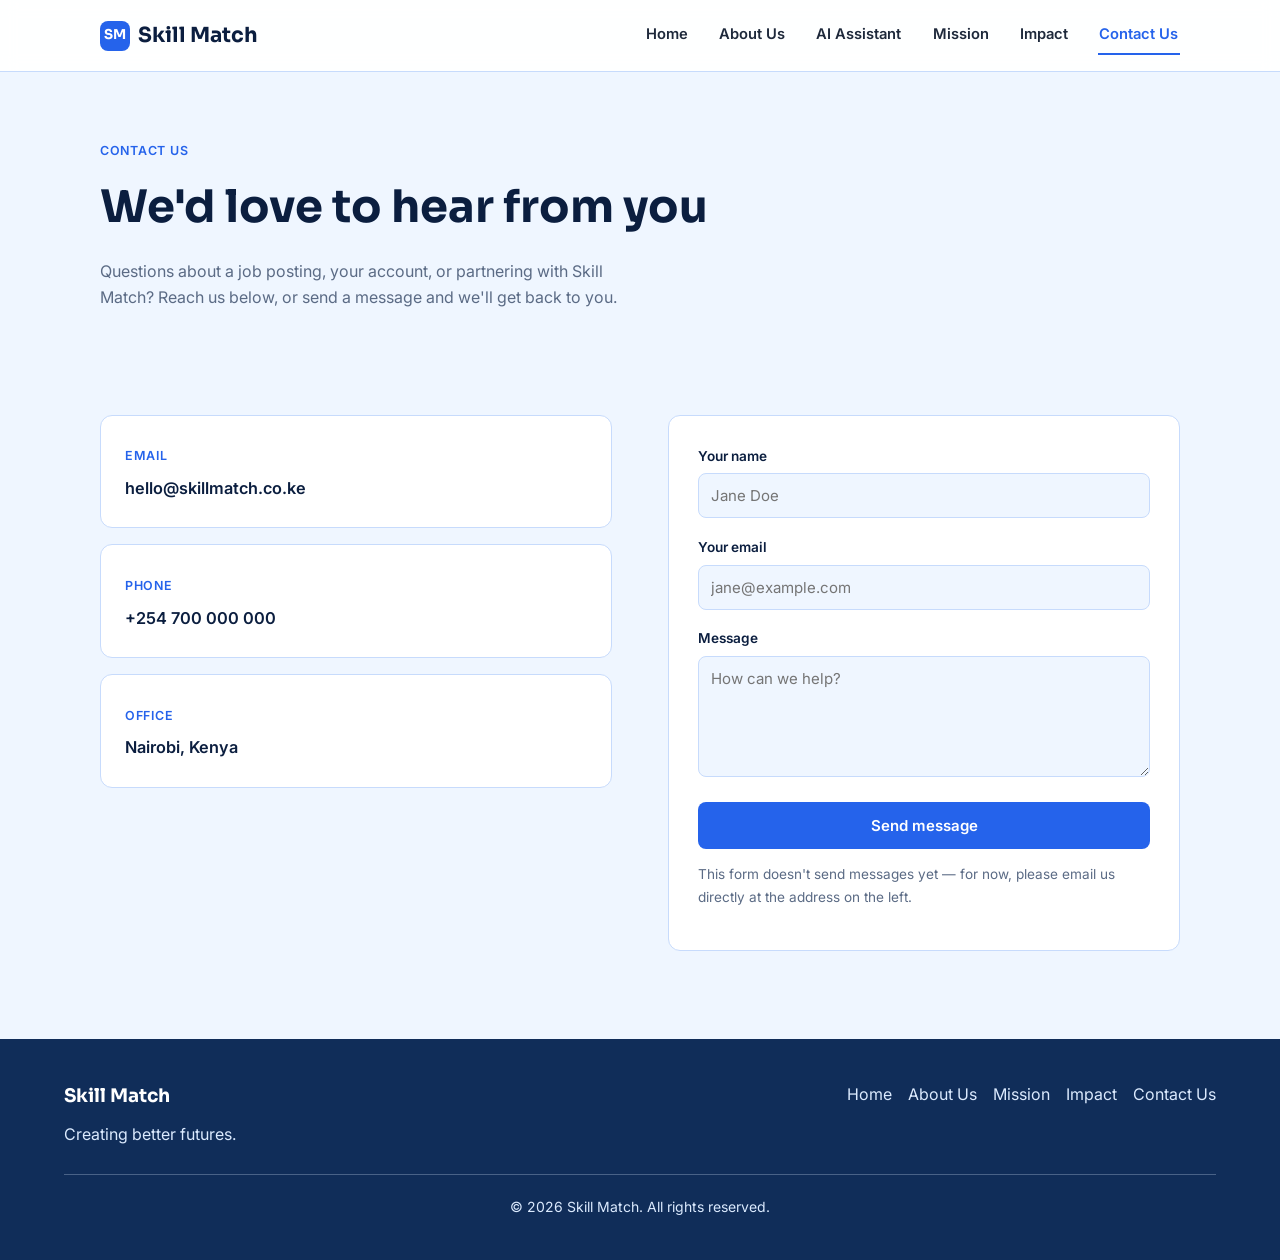
==== contact.html @ 1d8b9b6b "creating a consistent header and footer" ====
<!DOCTYPE html>
<html lang="en">

<head>
  <meta charset="UTF-8">
  <title>Contact Us — Skill Match</title>
  <meta name="viewport" content="width=device-width, initial-scale=1.0">
  <meta name="description" content="Get in touch with the Skill Match team by email, phone, or the contact form below.">

  <!-- Same fonts and stylesheet as the home page, so both pages match -->
  <link rel="preconnect" href="https://fonts.googleapis.com">
  <link rel="preconnect" href="https://fonts.gstatic.com" crossorigin>
  <link href="https://fonts.googleapis.com/css2?family=Sora:wght@600;700&family=Inter:wght@400;500;600;700&display=swap"
    rel="stylesheet">

  <!-- Base stylesheet with shared styles for all pages -->
  <link rel="stylesheet" href="base.css">

  <!-- Page-specific stylesheet for home and contact pages -->
  <link rel="stylesheet" href="index.css">

  <link rel="icon"
    href="data:image/svg+xml,%3Csvg xmlns='http://www.w3.org/2000/svg' viewBox='0 0 24 24'%3E%3Crect width='24' height='24' rx='6' fill='%232563EB'/%3E%3Ctext x='12' y='16' font-family='Arial' font-size='11' font-weight='700' fill='white' text-anchor='middle'%3ESM%3C/text%3E%3C/svg%3E">
</head>

<body>

  <!-- Same header as index.html, so the site feels consistent.
       "Contact Us" is marked as the active link on this page. -->
  <header>
    <div class="header-inner">
      <a class="logo" href="index.html">
        <span class="logo-mark">SM</span>
        Skill Match
      </a>
      <button class="nav-toggle" id="navToggle" aria-expanded="false" aria-controls="siteNav"
        aria-label="Toggle menu">&#9776;</button>
      <nav id="siteNav">
        <a href="index.html">Home</a>
        <a href="about.html">About Us</a>
        <a href="#assistant">AI Assistant</a>
        <a href="mission.html">Mission</a>
        <a href="impact.html">Impact</a>
        <a href="contact.html" class="active">Contact Us</a>
      </nav>
    </div>
  </header>

  <main>

    <!-- ============ PAGE INTRO ============ -->
    <section id="contact-hero">
      <div class="wrap">
        <span class="eyebrow">Contact us</span>
        <h1>We'd love to hear from you</h1>
        <p>Questions about a job posting, your account, or partnering with Skill Match? Reach us below, or send a
          message and we'll get back to you.</p>
      </div>
    </section>

    <!-- ============ CONTACT DETAILS + FORM ============ -->
    <section id="contact">
      <div class="wrap contact-layout">

        <!-- Contact details -->
        <div class="contact-info">
          <div class="contact-card">
            <span class="eyebrow">Email</span>
            <p><a href="mailto:hello@skillmatch.co.ke">hello@skillmatch.co.ke</a></p>
          </div>
          <div class="contact-card">
            <span class="eyebrow">Phone</span>
            <p><a href="tel:+254700000000">+254 700 000 000</a></p>
          </div>
          <div class="contact-card">
            <span class="eyebrow">Office</span>
            <p>Nairobi, Kenya</p>
          </div>
        </div>

        <!-- Simple message form. It doesn't send anywhere yet —
             connecting it to an email service or backend can be
             done later once one is chosen. -->
        <form class="contact-form" id="contactForm">
          <label for="nameField">Your name</label>
          <input id="nameField" name="name" type="text" placeholder="Jane Doe" required>

          <label for="emailField">Your email</label>
          <input id="emailField" name="email" type="email" placeholder="jane@example.com" required>

          <label for="messageField">Message</label>
          <textarea id="messageField" name="message" rows="5" placeholder="How can we help?" required></textarea>

          <button class="btn btn-primary btn-block" type="submit">Send message</button>
          <p class="form-note">This form doesn't send messages yet — for now, please email us directly at the address on
            the left.</p>
        </form>

      </div>
    </section>

  </main>

  <!-- ============ FOOTER ============ -->
  <footer class="site-footer">
    <div>
      <h3>Skill Match</h3>
      <p>Creating better futures.</p>
    </div>

    <div class="footer-links">
      <a href="index.html">Home</a>
      <a href="about.html">About Us</a>
      <a href="mission.html">Mission</a>
      <a href="impact.html">Impact</a>
      <a href="contact.html">Contact Us</a>
    </div>

    <p class="copyright">© 2026 Skill Match. All rights reserved.</p>
  </footer>

  <!-- Same script file as the home page. It only sets up the mobile
       menu here, since this page has no AI assistant elements. -->
  <script src="index.js"></script>
</body>

</html>
---- base.css ----
/* ============================================================
   Skill Match — Base Stylesheet
   Shared styles used across all pages: colors, header,
   navigation, buttons, typography, footer, dark mode, etc.
   ============================================================ */

/* ---- 1. Colour palette & variables ----------------------------
   Every colour used on the site is defined here.
   All pages inherit these variables.
   --------------------------------------------------------------*/
:root {
    --navy: #0B1E3F;
    /* darkest blue, used for headings */
    --blue-dark: #1E40AF;
    /* dark blue, hover states */
    --blue: #2563EB;
    /* main brand blue, used for buttons/links */
    --blue-mid: #3B82F6;
    /* medium blue, used for accents */
    --blue-light: #DBEAFE;
    /* pale blue, used for soft backgrounds */
    --blue-pale: #EFF6FF;
    /* almost-white blue, page background */
    --sky: #60A5FA;
    /* light accent blue */

    --white: #FFFFFF;
    --border: #C7DBFC;
    /* light blue border colour */
    --text: #1E293B;
    /* main body text colour (dark grey-blue) */
    --text-muted: #5B6B85;
    /* softer text colour for captions */

    --font-head: "Sora", "Segoe UI", sans-serif;
    --font-body: "Inter", "Segoe UI", sans-serif;

    --max-width: 1160px;
    /* the widest the page content will stretch */
    --radius: 12px;
    /* rounded corner size used everywhere */
    --shadow: 0 4px 18px rgba(37, 99, 235, 0.10);
}

/* ---- 2. Reset & base styles -----------------------------------
   Remove browser defaults, set typography baseline.
   --------------------------------------------------------------*/
* {
    box-sizing: border-box;
}

html {
    scroll-behavior: smooth;
}

body {
    margin: 0;
    background: var(--blue-pale);
    color: var(--text);
    font-family: var(--font-body);
    font-size: 16px;
    line-height: 1.65;
}

img,
svg {
    display: block;
    max-width: 100%;
}

a {
    color: inherit;
}

ul {
    margin: 0;
    padding: 0;
    list-style: none;
}

h1,
h2,
h3,
h4 {
    font-family: var(--font-head);
    color: var(--navy);
    margin: 0;
}

.wrap {
    max-width: var(--max-width);
    margin: 0 auto;
    padding: 0 clamp(1.25rem, 4vw, 2.5rem);
}

.eyebrow {
    display: inline-block;
    font-size: 0.78rem;
    font-weight: 600;
    letter-spacing: 0.06em;
    text-transform: uppercase;
    color: var(--blue);
    margin-bottom: 0.6rem;
}

/* ---- 3. Header / navigation ------------------------------------*/
header {
    position: sticky;
    top: 0;
    z-index: 50;
    background: rgba(255, 255, 255, 0.94);
    backdrop-filter: blur(8px);
    border-bottom: 1px solid var(--border);
}

.header-inner {
    max-width: var(--max-width);
    margin: 0 auto;
    padding: 1rem clamp(1.25rem, 4vw, 2.5rem);
    display: flex;
    align-items: center;
    justify-content: space-between;
    gap: 1.5rem;
}

.logo {
    display: flex;
    align-items: center;
    gap: 0.5rem;
    font-family: var(--font-head);
    font-size: 1.3rem;
    font-weight: 700;
    color: var(--navy);
    text-decoration: none;
}

.logo-mark {
    width: 30px;
    height: 30px;
    border-radius: 8px;
    background: var(--blue);
    color: var(--white);
    display: flex;
    align-items: center;
    justify-content: center;
    font-size: 0.85rem;
    font-weight: 700;
    flex-shrink: 0;
}

nav {
    display: flex;
    align-items: center;
    gap: clamp(1rem, 2.2vw, 1.9rem);
}

nav a {
    text-decoration: none;
    color: var(--text);
    font-size: 0.92rem;
    font-weight: 600;
    padding: 0.4rem 0.1rem;
    border-bottom: 2px solid transparent;
    transition: color 0.15s ease;
}

nav a:hover {
    color: var(--blue);
}

nav a.active {
    color: var(--blue);
    border-bottom-color: var(--blue);
}

nav a:focus-visible {
    outline: 2px solid var(--blue);
    outline-offset: 4px;
    border-radius: 2px;
}

.nav-toggle {
    display: none;
    background: none;
    border: 1px solid var(--border);
    border-radius: 8px;
    width: 40px;
    height: 38px;
    color: var(--navy);
    font-size: 1.1rem;
    cursor: pointer;
}

.navbar {
    display: flex;
    flex-wrap: nowrap;
    align-items: center;
    gap: 12px;
    min-height: 72px;
    max-width: 1200px;
    margin: auto;
    padding: 0 24px;
}

.nav-links,
.nav-actions {
    display: flex;
    align-items: center;
    gap: 8px;
    margin: 0;
    padding: 0;
}

.nav-links {
    list-style: none;
    margin-left: auto;
}

.nav-links a {
    display: block;
    padding: 9px 10px;
    color: var(--text);
    font-size: 14px;
    font-weight: 600;
    text-decoration: none;
    border-radius: 8px;
}

.nav-links a:hover {
    color: var(--blue-dark);
    background: var(--blue-pale);
}

/* ---- 4. Buttons -------------------------------------------------*/
.btn {
    display: inline-flex;
    align-items: center;
    justify-content: center;
    gap: 0.5rem;
    padding: 0.8rem 1.5rem;
    border-radius: 8px;
    font-family: var(--font-body);
    font-weight: 600;
    font-size: 0.94rem;
    text-decoration: none;
    border: 1px solid transparent;
    cursor: pointer;
    transition: background 0.15s ease, border-color 0.15s ease, transform 0.15s ease;
}

.btn:focus-visible {
    outline: 2px solid var(--blue);
    outline-offset: 2px;
}

.btn-primary {
    background: var(--blue);
    color: var(--white);
}

.btn-primary:hover {
    background: var(--blue-dark);
}

.btn-outline {
    background: var(--white);
    border-color: var(--border);
    color: var(--navy);
}

.btn-outline:hover {
    border-color: var(--blue);
    color: var(--blue);
}

.btn-block {
    width: 100%;
}

.hero-button {
    display: inline-block;
    padding: 10px 16px;
    color: white;
    background: var(--blue);
    border-radius: 8px;
    box-shadow: 0 5px 12px rgba(37, 99, 235, .2);
    font-weight: 700;
    text-decoration: none;
    transition: transform .2s ease, background .2s ease;
}

.hero-button:hover {
    background: var(--blue-dark);
    transform: translateY(-2px);
}

/* ---- 5. Theme toggle -------------------------------------------*/
.theme-toggle {
    display: inline-flex;
    align-items: center;
    gap: 6px;
    padding: 9px 10px;
    color: var(--text);
    background: transparent;
    border: 1px solid var(--border);
    border-radius: 8px;
    cursor: pointer;
    font: inherit;
    font-size: 14px;
    font-weight: 600;
}

/* ---- 6. Footer ---------------------------------------------------*/
.site-footer {
    display: flex;
    flex-wrap: wrap;
    justify-content: space-between;
    gap: 28px;
    padding: 42px max(24px, calc((100% - 1152px) / 2));
    color: #dbeafe;
    background: #102d59;
}

.site-footer h3 {
    margin: 0 0 10px;
    color: white;
}

.site-footer div>p {
    max-width: 320px;
    margin: 0;
    line-height: 1.5;
}

.footer-links {
    display: flex;
    flex-wrap: wrap;
    align-items: flex-start;
    gap: 16px;
}

.footer-links a {
    color: #dbeafe;
    text-decoration: none;
}

.footer-links a:hover {
    color: white;
    text-decoration: underline;
}

.copyright {
    width: 100%;
    margin: 0;
    padding-top: 20px;
    border-top: 1px solid rgba(219, 234, 254, .28);
    font-size: 14px;
    text-align: center;
}

/* ---- 7. Dark mode ------------------------------------------------*/
body.dark-theme {
    --navy: #e1efff;
    --text: #c4d9ef;
    --blue-pale: #16385f;
    --shadow: 0 12px 28px rgba(0, 0, 0, .28);
}

header.dark-theme {
    background: rgba(11, 27, 49, .94);
}

/* ---- 8. Responsive layout ----------------------------------------*/
@media (max-width: 900px) {
    .hero-grid {
        grid-template-columns: 1fr;
    }

    .kiosk {
        grid-template-columns: 1fr;
    }

    .contact-layout {
        grid-template-columns: 1fr;
    }

    .content-card {
        flex-direction: column;
    }
}

@media (max-width: 800px) {
    .navbar {
        padding: 14px 20px;
        flex-wrap: wrap;
    }

    .nav-links {
        order: 3;
        width: 100%;
        margin-left: 0;
        overflow-x: auto;
    }
}

@media (max-width: 700px) {
    .nav-toggle {
        display: block;
    }

    nav {
        position: absolute;
        top: 100%;
        left: 0;
        right: 0;
        flex-direction: column;
        align-items: flex-start;
        gap: 0.2rem;
        background: var(--white);
        padding: 0.5rem clamp(1.25rem, 4vw, 2.5rem) 1.2rem;
        border-bottom: 1px solid var(--border);
        display: none;
    }

    nav.open {
        display: flex;
    }

    nav a {
        padding: 0.7rem 0;
        width: 100%;
    }
}

@media (prefers-reduced-motion: reduce) {
    html {
        scroll-behavior: auto;
    }
}
---- index.css ----
/* ============================================================
   Skill Match — Home & Contact Page Styles
   Specific styles for index.html and contact.html
   Load base.css before this file
   ============================================================ */

/* ---- 1. Generic section rhythm ------------------------------------*/
main section {
    padding: clamp(3.5rem, 7vw, 5.5rem) 0;
}

.section-head {
    max-width: 640px;
    margin-bottom: clamp(2rem, 5vw, 3rem);
}

.section-head h2 {
    font-size: clamp(1.8rem, 3.6vw, 2.4rem);
    font-weight: 700;
    margin-bottom: 0.6rem;
}

.section-head p {
    color: var(--text-muted);
    font-size: 1.02rem;
    margin: 0;
}

/* ---- 2. Hero section (index.html) ---------------------------------*/
#home {
    padding: clamp(3rem, 7vw, 5.5rem) 0;
}

.hero-grid {
    display: grid;
    grid-template-columns: 1.05fr 0.95fr;
    gap: clamp(2rem, 5vw, 4rem);
    align-items: center;
}

#home h1 {
    font-size: clamp(2.2rem, 4.6vw, 3.4rem);
    line-height: 1.14;
    font-weight: 700;
    letter-spacing: -0.01em;
}

#home h1 span {
    color: var(--blue);
}

.hero-sub {
    font-size: 1.08rem;
    color: var(--text-muted);
    max-width: 48ch;
    margin: 1.1rem 0 1.8rem;
}

.hero-ctas {
    display: flex;
    flex-wrap: wrap;
    gap: 0.9rem;
}

.hero-stats {
    display: flex;
    gap: clamp(1.5rem, 4vw, 2.5rem);
    margin-top: 2.2rem;
    padding-top: 1.8rem;
    border-top: 1px solid var(--border);
}

.hero-stats div b {
    display: block;
    font-family: var(--font-head);
    font-size: 1.5rem;
    color: var(--navy);
}

.hero-stats div span {
    font-size: 0.85rem;
    color: var(--text-muted);
}

/* ---- 3. Preview card (example job matches) -----------------------*/
.preview-card {
    background: var(--white);
    border: 1px solid var(--border);
    border-radius: 16px;
    box-shadow: var(--shadow);
    padding: 1.6rem;
}

.preview-card-head {
    display: flex;
    align-items: center;
    justify-content: space-between;
    margin-bottom: 1.2rem;
}

.preview-card-head span {
    font-size: 0.78rem;
    font-weight: 600;
    color: var(--text-muted);
    text-transform: uppercase;
    letter-spacing: 0.05em;
}

.preview-badge {
    background: var(--blue-light);
    color: var(--blue-dark);
    font-size: 0.75rem;
    font-weight: 700;
    padding: 0.25rem 0.6rem;
    border-radius: 999px;
}

.preview-row {
    display: flex;
    align-items: center;
    justify-content: space-between;
    gap: 1rem;
    padding: 0.9rem 0;
    border-bottom: 1px solid var(--border);
}

.preview-row:last-of-type {
    border-bottom: none;
}

.preview-role b {
    display: block;
    font-size: 0.96rem;
    color: var(--navy);
}

.preview-role span {
    font-size: 0.82rem;
    color: var(--text-muted);
}

.preview-match {
    font-family: var(--font-head);
    font-weight: 700;
    font-size: 1rem;
    color: var(--blue);
}

.preview-foot {
    margin-top: 1.2rem;
    padding-top: 1rem;
    border-top: 1px dashed var(--border);
    font-size: 0.85rem;
    color: var(--text-muted);
}

.preview-foot a {
    color: var(--blue);
    font-weight: 600;
    text-decoration: none;
}

.preview-foot a:hover {
    text-decoration: underline;
}

/* ---- 4. AI Assistant section (index.html) -------------------------*/
#assistant {
    background: var(--white);
    border-top: 1px solid var(--border);
    border-bottom: 1px solid var(--border);
}

.kiosk {
    display: grid;
    grid-template-columns: 1fr 1fr;
    gap: 1.5rem;
}

.kiosk-panel {
    background: var(--blue-pale);
    border: 1px solid var(--border);
    border-radius: var(--radius);
    padding: 1.8rem 1.7rem;
}

.kiosk-step {
    display: inline-flex;
    align-items: center;
    justify-content: center;
    width: 24px;
    height: 24px;
    border-radius: 50%;
    background: var(--blue);
    color: var(--white);
    font-family: var(--font-head);
    font-size: 0.78rem;
    font-weight: 700;
    margin-bottom: 0.9rem;
}

.kiosk-panel h3 {
    font-size: 1.25rem;
    font-weight: 700;
    margin-bottom: 1rem;
}

.kiosk-panel label {
    display: block;
    font-size: 0.85rem;
    font-weight: 600;
    color: var(--navy);
    margin-bottom: 0.4rem;
}

.kiosk-panel textarea {
    width: 100%;
    background: var(--white);
    border: 1px solid var(--border);
    border-radius: 8px;
    color: var(--text);
    font-family: var(--font-body);
    font-size: 0.94rem;
    padding: 0.75rem;
    resize: vertical;
    margin-bottom: 1rem;
}

.kiosk-panel textarea:focus-visible,
.kiosk-panel textarea:focus {
    outline: 2px solid var(--blue);
    outline-offset: 1px;
    border-color: var(--blue);
}

.kiosk-hint {
    color: var(--text-muted);
    font-size: 0.9rem;
    margin: 0;
}

.selected-role {
    font-size: 0.9rem;
    color: var(--text-muted);
    margin: 0 0 1rem;
}

.selected-role strong {
    color: var(--navy);
}

.suggestions {
    margin-top: 1.4rem;
    display: grid;
    gap: 0.9rem;
}

.suggestion-card {
    background: var(--white);
    border: 1px solid var(--border);
    border-radius: 10px;
    padding: 1.1rem 1.2rem;
}

.suggestion-card .sc-head {
    display: flex;
    justify-content: space-between;
    align-items: baseline;
    gap: 1rem;
    margin-bottom: 0.6rem;
}

.suggestion-card h4 {
    font-size: 1.05rem;
    font-weight: 700;
}

.suggestion-card .sc-loc {
    font-size: 0.8rem;
    color: var(--text-muted);
    white-space: nowrap;
}

.chip-row {
    display: flex;
    flex-wrap: wrap;
    gap: 0.4rem;
    margin-bottom: 0.9rem;
}

.chip {
    font-size: 0.75rem;
    font-weight: 600;
    padding: 0.25rem 0.6rem;
    border-radius: 999px;
}

.chip-match {
    background: var(--blue);
    color: var(--white);
}

.chip-gap {
    background: var(--blue-light);
    color: var(--blue-dark);
    border: 1px solid var(--border);
}

.suggestion-card .btn {
    padding: 0.55rem 1.1rem;
    font-size: 0.85rem;
}

.tailor-result h5 {
    font-size: 0.78rem;
    font-weight: 700;
    text-transform: uppercase;
    letter-spacing: 0.05em;
    color: var(--text-muted);
    margin: 1.1rem 0 0.5rem;
}

.tailor-result h5:first-child {
    margin-top: 0;
}

.tailor-summary {
    background: var(--blue-light);
    border-left: 3px solid var(--blue);
    padding: 0.9rem 1rem;
    font-size: 0.94rem;
    color: var(--navy);
    border-radius: 0 8px 8px 0;
    margin: 0;
}

/* ---- 5. Contact page (contact.html) --------------------------------*/
#contact-hero {
    padding: clamp(2.5rem, 6vw, 4rem) 0 0;
}

#contact-hero h1 {
    font-size: clamp(2rem, 4vw, 2.8rem);
    font-weight: 700;
}

#contact-hero p {
    color: var(--text-muted);
    max-width: 55ch;
    margin-top: 0.8rem;
}

.contact-layout {
    display: grid;
    grid-template-columns: 1fr 1fr;
    gap: clamp(2rem, 5vw, 3.5rem);
    align-items: start;
}

.contact-info {
    display: grid;
    gap: 1rem;
}

.contact-card {
    background: var(--white);
    border: 1px solid var(--border);
    border-radius: var(--radius);
    padding: 1.6rem 1.5rem;
}

.contact-card .eyebrow {
    margin-bottom: 0.5rem;
}

.contact-card p,
.contact-card a {
    margin: 0;
    font-size: 1.02rem;
    text-decoration: none;
    color: var(--navy);
    font-weight: 600;
}

.contact-card a:hover {
    color: var(--blue);
}

.contact-form {
    background: var(--white);
    border: 1px solid var(--border);
    border-radius: var(--radius);
    padding: 1.8rem;
}

.contact-form label {
    display: block;
    font-size: 0.85rem;
    font-weight: 600;
    color: var(--navy);
    margin-bottom: 0.4rem;
}

.contact-form input,
.contact-form textarea {
    width: 100%;
    background: var(--blue-pale);
    border: 1px solid var(--border);
    border-radius: 8px;
    color: var(--text);
    font-family: var(--font-body);
    font-size: 0.94rem;
    padding: 0.75rem;
    margin-bottom: 1.1rem;
}

.contact-form input:focus,
.contact-form textarea:focus {
    outline: 2px solid var(--blue);
    outline-offset: 1px;
    border-color: var(--blue);
}

.form-note {
    font-size: 0.85rem;
    color: var(--text-muted);
    margin-top: 0.9rem;
}
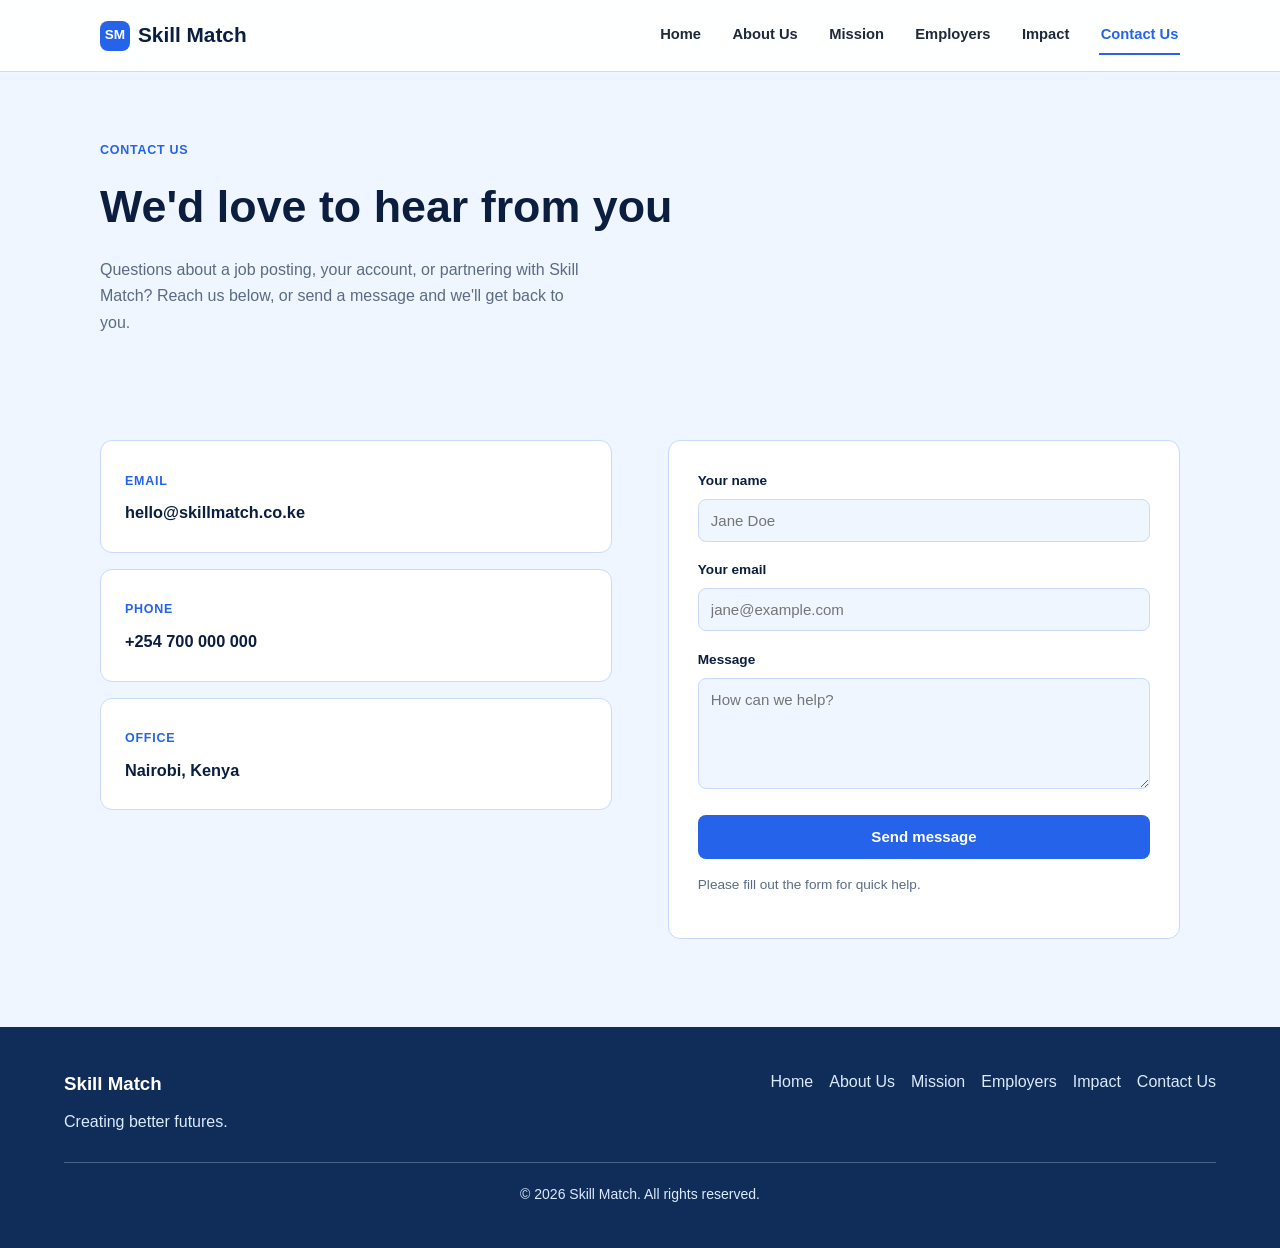
==== commit 99716c98: "Kerubo is the best" ====
--- a/contact.html
+++ b/contact.html
@@ -6,13 +6,6 @@
   <title>Contact Us — Skill Match</title>
   <meta name="viewport" content="width=device-width, initial-scale=1.0">
   <meta name="description" content="Get in touch with the Skill Match team by email, phone, or the contact form below.">
-
-  <!-- Same fonts and stylesheet as the home page, so both pages match -->
-  <link rel="preconnect" href="https://fonts.googleapis.com">
-  <link rel="preconnect" href="https://fonts.gstatic.com" crossorigin>
-  <link href="https://fonts.googleapis.com/css2?family=Sora:wght@600;700&family=Inter:wght@400;500;600;700&display=swap"
-    rel="stylesheet">
-
   <!-- Base stylesheet with shared styles for all pages -->
   <link rel="stylesheet" href="base.css">
 
@@ -38,8 +31,8 @@
       <nav id="siteNav">
         <a href="index.html">Home</a>
         <a href="about.html">About Us</a>
-        <a href="#assistant">AI Assistant</a>
         <a href="mission.html">Mission</a>
+        <a href="company.html">Employers</a>
         <a href="impact.html">Impact</a>
         <a href="contact.html" class="active">Contact Us</a>
       </nav>
@@ -92,8 +85,7 @@
           <textarea id="messageField" name="message" rows="5" placeholder="How can we help?" required></textarea>
 
           <button class="btn btn-primary btn-block" type="submit">Send message</button>
-          <p class="form-note">This form doesn't send messages yet — for now, please email us directly at the address on
-            the left.</p>
+          <p class="form-note" id="formNote">Please fill out the form for quick help</output>.</p>
         </form>
 
       </div>
@@ -112,6 +104,7 @@
       <a href="index.html">Home</a>
       <a href="about.html">About Us</a>
       <a href="mission.html">Mission</a>
+      <a href="company.html">Employers</a>
       <a href="impact.html">Impact</a>
       <a href="contact.html">Contact Us</a>
     </div>
@@ -122,6 +115,30 @@
   <!-- Same script file as the home page. It only sets up the mobile
        menu here, since this page has no AI assistant elements. -->
   <script src="index.js"></script>
+  <script>
+    const contactForm = document.getElementById('contactForm');
+    const formNote = document.getElementById('formNote');
+
+    if (contactForm && formNote) {
+      contactForm.addEventListener('submit', function (event) {
+        event.preventDefault();
+
+        const name = document.getElementById('nameField').value.trim();
+        const email = document.getElementById('emailField').value.trim();
+        const message = document.getElementById('messageField').value.trim();
+
+        if (!name || !email || !message) {
+          formNote.textContent = 'Please fill in all fields before sending your message.';
+          formNote.style.color = '#b45309';
+          return;
+        }
+
+        formNote.textContent = `Thanks ${name}! Your message has been captured and we'll follow up at ${email}.`;
+        formNote.style.color = '#0f766e';
+        contactForm.reset();
+      });
+    }
+  </script>
 </body>
 
 </html>
